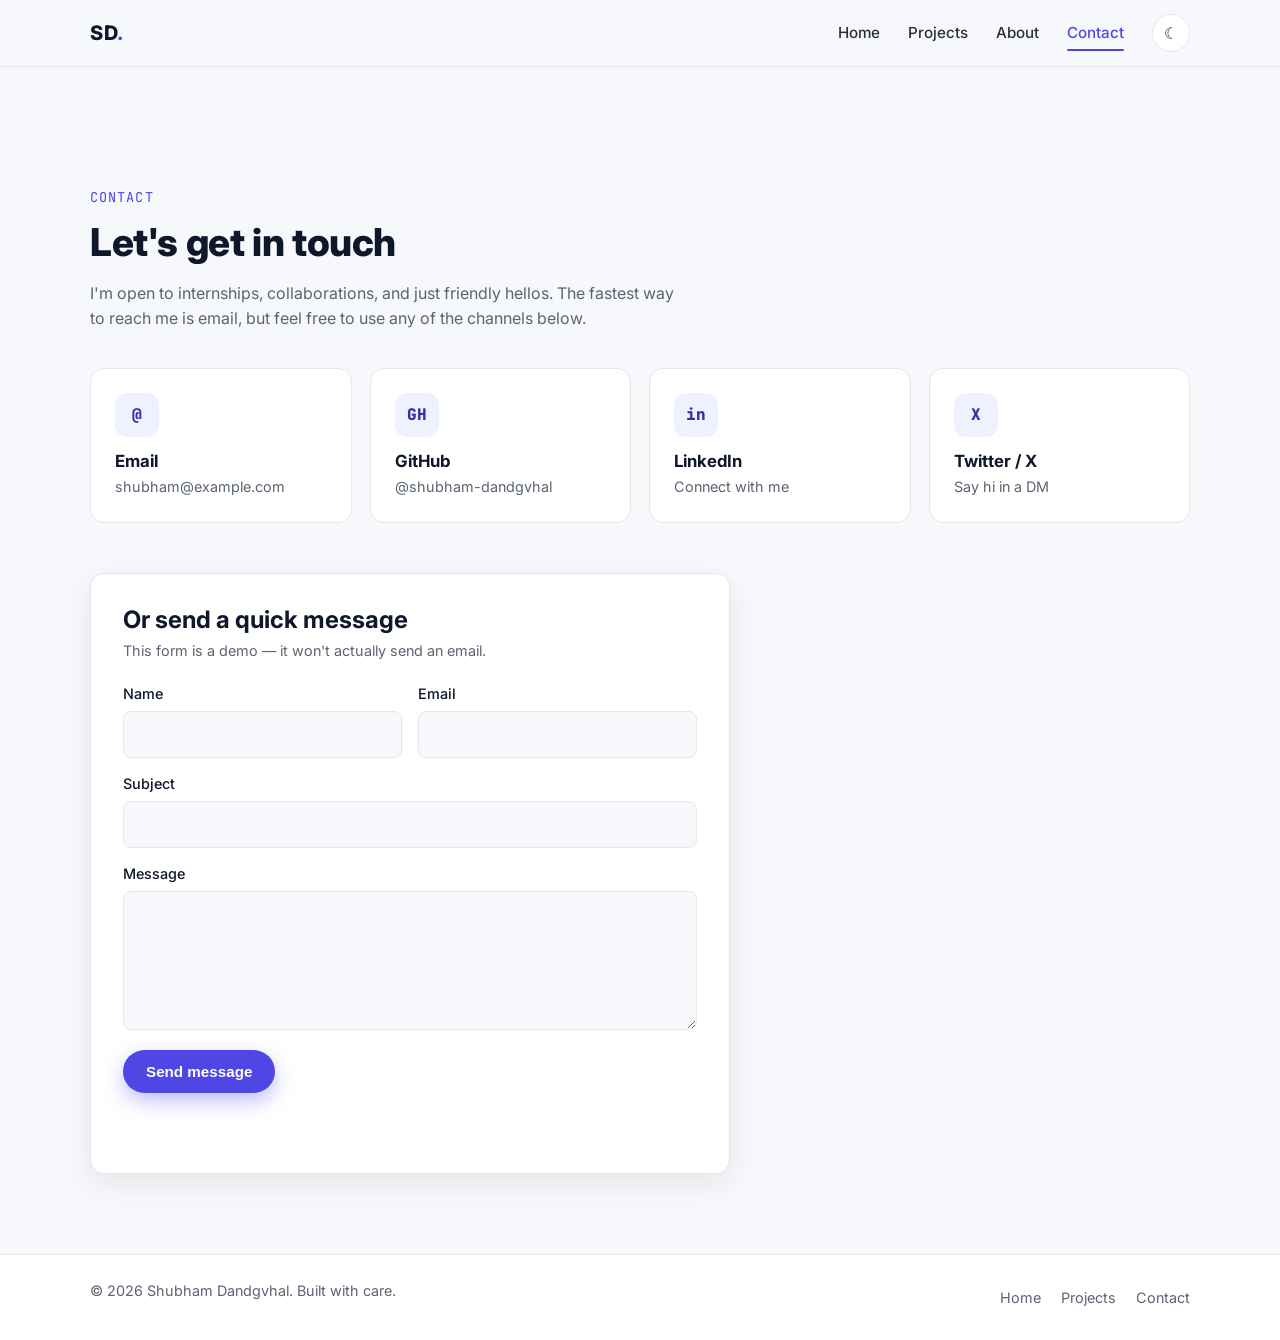
==== contact.html @ f5898e4b "Build personal portfolio site Static portfolio built with HTML, CSS, and vanilla JavaScript: - Home " ====
<!DOCTYPE html>
<html lang="en">
<head>
  <meta charset="UTF-8" />
  <meta name="viewport" content="width=device-width, initial-scale=1.0" />
  <title>Contact — Shubham Dandgvhal</title>
  <meta name="description" content="Get in touch with Shubham Dandgvhal." />
  <link rel="stylesheet" href="css/styles.css" />
  <link rel="preconnect" href="https://fonts.googleapis.com" />
  <link rel="preconnect" href="https://fonts.gstatic.com" crossorigin />
  <link href="https://fonts.googleapis.com/css2?family=Inter:wght@400;500;600;700;800&family=JetBrains+Mono:wght@400;500&display=swap" rel="stylesheet" />
</head>
<body>
  <header class="site-header">
    <div class="container nav">
      <a href="index.html" class="logo">SD<span class="dot">.</span></a>
      <button class="nav-toggle" aria-label="Toggle navigation" aria-expanded="false">
        <span></span><span></span><span></span>
      </button>
      <nav class="nav-links" aria-label="Primary">
        <a href="index.html">Home</a>
        <a href="index.html#projects">Projects</a>
        <a href="index.html#about">About</a>
        <a href="contact.html" class="active">Contact</a>
      </nav>
    </div>
  </header>

  <main>
    <section class="section page-top">
      <div class="container">
        <p class="section-eyebrow">Contact</p>
        <h1 class="section-title">Let's get in touch</h1>
        <p class="section-sub">
          I'm open to internships, collaborations, and just friendly hellos.
          The fastest way to reach me is email, but feel free to use any of
          the channels below.
        </p>

        <div class="contact-grid">
          <a class="contact-card" href="mailto:shubham@example.com">
            <div class="contact-icon" aria-hidden="true">@</div>
            <h3>Email</h3>
            <p>shubham@example.com</p>
          </a>

          <a class="contact-card" href="https://github.com/shubham-dandgvhal" target="_blank" rel="noopener noreferrer">
            <div class="contact-icon" aria-hidden="true">GH</div>
            <h3>GitHub</h3>
            <p>@shubham-dandgvhal</p>
          </a>

          <a class="contact-card" href="https://www.linkedin.com/" target="_blank" rel="noopener noreferrer">
            <div class="contact-icon" aria-hidden="true">in</div>
            <h3>LinkedIn</h3>
            <p>Connect with me</p>
          </a>

          <a class="contact-card" href="https://twitter.com/" target="_blank" rel="noopener noreferrer">
            <div class="contact-icon" aria-hidden="true">X</div>
            <h3>Twitter / X</h3>
            <p>Say hi in a DM</p>
          </a>
        </div>

        <div class="contact-form-wrap">
          <h2>Or send a quick message</h2>
          <p class="muted">This form is a demo — it won't actually send an email.</p>
          <form class="contact-form" onsubmit="handleContactSubmit(event)">
            <div class="form-row">
              <label for="name">Name
                <input type="text" id="name" name="name" required autocomplete="name" />
              </label>
              <label for="email">Email
                <input type="email" id="email" name="email" required autocomplete="email" />
              </label>
            </div>
            <label for="subject">Subject
              <input type="text" id="subject" name="subject" required />
            </label>
            <label for="message">Message
              <textarea id="message" name="message" rows="5" required></textarea>
            </label>
            <button type="submit" class="btn btn-primary">Send message</button>
            <p class="form-status" id="formStatus" role="status"></p>
          </form>
        </div>
      </div>
    </section>
  </main>

  <footer class="site-footer">
    <div class="container footer-inner">
      <p>&copy; <span id="year"></span> Shubham Dandgvhal. Built with care.</p>
      <ul class="footer-links">
        <li><a href="index.html">Home</a></li>
        <li><a href="index.html#projects">Projects</a></li>
        <li><a href="contact.html">Contact</a></li>
      </ul>
    </div>
  </footer>

  <script src="js/script.js"></script>
</body>
</html>
---- css/styles.css ----
/* =========================================================
   Portfolio — Shubham Dandgvhal
   A clean, responsive, accessible theme.
   ========================================================= */

/* ---------- Reset & base ---------- */
*, *::before, *::after { box-sizing: border-box; }
html { scroll-behavior: smooth; }
body {
  margin: 0;
  font-family: 'Inter', system-ui, -apple-system, Segoe UI, Roboto, sans-serif;
  color: var(--text);
  background: var(--bg);
  line-height: 1.6;
  -webkit-font-smoothing: antialiased;
  transition: background 0.25s ease, color 0.25s ease;
}
img { max-width: 100%; display: block; }
a { color: var(--accent); text-decoration: none; }
a:hover { text-decoration: underline; }
h1, h2, h3, h4 { line-height: 1.2; margin: 0 0 0.5em; color: var(--heading); }
p { margin: 0 0 1em; }
ul { margin: 0; padding: 0; list-style: none; }

/* ---------- Theme variables ---------- */
:root {
  --bg: #f7f8fb;
  --bg-alt: #ffffff;
  --surface: #ffffff;
  --text: #2a2f3a;
  --muted: #5b6472;
  --heading: #0f172a;
  --border: #e5e7eb;
  --accent: #4f46e5;
  --accent-soft: #eef2ff;
  --accent-strong: #3730a3;
  --shadow: 0 10px 30px rgba(15, 23, 42, 0.08);
  --radius: 14px;
  --radius-sm: 8px;
  --max-width: 1100px;
}
[data-theme="dark"] {
  --bg: #0b0f1a;
  --bg-alt: #111827;
  --surface: #161d2e;
  --text: #d7dce6;
  --muted: #9aa3b2;
  --heading: #f4f6fb;
  --border: #1f2a40;
  --accent: #8b8cff;
  --accent-soft: #1b2240;
  --accent-strong: #c4c5ff;
  --shadow: 0 10px 30px rgba(0, 0, 0, 0.45);
}

/* ---------- Layout ---------- */
.container {
  width: min(var(--max-width), 92%);
  margin-inline: auto;
}
.section { padding: 80px 0; }
.section-alt { background: var(--bg-alt); }
.page-top { padding-top: 120px; }

/* ---------- Header / Nav ---------- */
.site-header {
  position: sticky;
  top: 0;
  z-index: 50;
  background: color-mix(in srgb, var(--bg) 85%, transparent);
  backdrop-filter: blur(12px);
  -webkit-backdrop-filter: blur(12px);
  border-bottom: 1px solid var(--border);
}
.nav {
  display: flex;
  justify-content: space-between;
  align-items: center;
  padding: 14px 0;
  gap: 12px;
}
.logo {
  font-weight: 800;
  font-size: 1.25rem;
  color: var(--heading);
  letter-spacing: 0.5px;
}
.logo:hover { text-decoration: none; }
.logo .dot { color: var(--accent); }
.nav-links {
  display: flex;
  gap: 28px;
  align-items: center;
}
.nav-links a {
  color: var(--text);
  font-weight: 500;
  font-size: 0.95rem;
  position: relative;
}
.nav-links a:hover { color: var(--accent); text-decoration: none; }
.nav-links a.active { color: var(--accent); }
.nav-links a.active::after {
  content: '';
  position: absolute;
  left: 0; right: 0; bottom: -6px;
  height: 2px; background: var(--accent);
  border-radius: 2px;
}
.theme-toggle {
  background: var(--surface);
  border: 1px solid var(--border);
  color: var(--text);
  width: 38px; height: 38px;
  border-radius: 50%;
  cursor: pointer;
  font-size: 1rem;
  display: inline-flex;
  align-items: center;
  justify-content: center;
  transition: transform 0.2s ease, background 0.2s ease;
}
.theme-toggle:hover { transform: rotate(15deg); background: var(--accent-soft); }

.nav-toggle {
  display: none;
  background: transparent;
  border: 0;
  width: 40px; height: 40px;
  cursor: pointer;
  padding: 8px;
}
.nav-toggle span {
  display: block;
  height: 2px;
  background: var(--heading);
  margin: 5px 0;
  border-radius: 2px;
  transition: transform 0.2s ease, opacity 0.2s ease;
}
.nav-toggle[aria-expanded="true"] span:nth-child(1) { transform: translateY(7px) rotate(45deg); }
.nav-toggle[aria-expanded="true"] span:nth-child(2) { opacity: 0; }
.nav-toggle[aria-expanded="true"] span:nth-child(3) { transform: translateY(-7px) rotate(-45deg); }

/* ---------- Buttons ---------- */
.btn {
  display: inline-block;
  padding: 12px 22px;
  border-radius: 999px;
  font-weight: 600;
  font-size: 0.95rem;
  cursor: pointer;
  border: 1px solid transparent;
  transition: transform 0.15s ease, background 0.2s ease, box-shadow 0.2s ease, color 0.2s ease;
}
.btn:hover { text-decoration: none; transform: translateY(-1px); }
.btn-primary {
  background: var(--accent);
  color: #fff;
  box-shadow: 0 8px 20px rgba(79, 70, 229, 0.35);
}
.btn-primary:hover { background: var(--accent-strong); color: #fff; }
.btn-ghost {
  background: transparent;
  color: var(--heading);
  border-color: var(--border);
}
.btn-ghost:hover { background: var(--accent-soft); color: var(--accent-strong); }

/* ---------- Hero ---------- */
.hero { padding: 100px 0 60px; position: relative; overflow: hidden; }
.hero::before {
  content: '';
  position: absolute;
  inset: -50% 40% auto auto;
  width: 500px; height: 500px;
  background: radial-gradient(circle, var(--accent-soft), transparent 60%);
  filter: blur(40px);
  z-index: 0;
}
.hero-grid {
  display: grid;
  grid-template-columns: 1.3fr 1fr;
  gap: 60px;
  align-items: center;
  position: relative;
  z-index: 1;
}
.eyebrow {
  color: var(--accent);
  font-family: 'JetBrains Mono', monospace;
  font-size: 0.9rem;
  margin-bottom: 12px;
}
.hero h1 {
  font-size: clamp(2.4rem, 5vw, 4rem);
  font-weight: 800;
  margin-bottom: 6px;
  letter-spacing: -0.02em;
}
.tagline {
  font-size: clamp(1.4rem, 3vw, 2rem);
  color: var(--muted);
  font-weight: 600;
  margin-bottom: 20px;
}
.lead {
  font-size: 1.05rem;
  max-width: 52ch;
  color: var(--muted);
  margin-bottom: 28px;
}
.hero-cta {
  display: flex;
  gap: 14px;
  flex-wrap: wrap;
}

.hero-visual {
  position: relative;
  display: flex;
  align-items: center;
  justify-content: center;
  min-height: 320px;
}
.avatar {
  width: 260px;
  height: 260px;
  border-radius: 50%;
  background: linear-gradient(135deg, var(--accent), #8b5cf6 50%, #ec4899);
  display: flex;
  align-items: center;
  justify-content: center;
  color: #fff;
  font-size: 4rem;
  font-weight: 800;
  letter-spacing: 0.1em;
  box-shadow: var(--shadow);
  position: relative;
  animation: floaty 6s ease-in-out infinite;
}
@keyframes floaty {
  0%, 100% { transform: translateY(0); }
  50% { transform: translateY(-10px); }
}
.floating-tag {
  position: absolute;
  background: var(--surface);
  border: 1px solid var(--border);
  color: var(--heading);
  padding: 8px 14px;
  border-radius: 999px;
  font-family: 'JetBrains Mono', monospace;
  font-size: 0.85rem;
  font-weight: 500;
  box-shadow: var(--shadow);
  animation: floaty 5s ease-in-out infinite;
}
.tag-1 { top: 10%; left: 0; animation-delay: 0s; }
.tag-2 { top: 20%; right: 0; animation-delay: 1.2s; }
.tag-3 { bottom: 20%; left: 8%; animation-delay: 0.6s; }
.tag-4 { bottom: 8%; right: 6%; animation-delay: 1.8s; }

/* ---------- Section titles ---------- */
.section-eyebrow {
  color: var(--accent);
  font-family: 'JetBrains Mono', monospace;
  font-size: 0.85rem;
  margin-bottom: 10px;
  text-transform: uppercase;
  letter-spacing: 0.08em;
}
.section-title {
  font-size: clamp(1.8rem, 3vw, 2.4rem);
  font-weight: 800;
  margin-bottom: 16px;
  letter-spacing: -0.01em;
}
.section-sub {
  max-width: 60ch;
  color: var(--muted);
  margin-bottom: 36px;
}

/* ---------- About ---------- */
.about-grid {
  display: grid;
  grid-template-columns: 1.2fr 1fr;
  gap: 50px;
  align-items: start;
}
.about-grid p { color: var(--muted); }
.skills {
  background: var(--surface);
  padding: 28px;
  border-radius: var(--radius);
  border: 1px solid var(--border);
  box-shadow: var(--shadow);
}
.skills h3 { font-size: 1.1rem; margin-bottom: 16px; }
.skill-list {
  display: grid;
  grid-template-columns: 1fr 1fr;
  gap: 10px 20px;
  font-family: 'JetBrains Mono', monospace;
  font-size: 0.9rem;
  color: var(--muted);
}
.skill-list li::before {
  content: '▹ ';
  color: var(--accent);
  margin-right: 6px;
}

/* ---------- Project filter ---------- */
.filter-bar {
  display: flex;
  gap: 10px;
  flex-wrap: wrap;
  margin-bottom: 24px;
}
.filter-btn {
  background: var(--surface);
  border: 1px solid var(--border);
  color: var(--text);
  padding: 8px 16px;
  border-radius: 999px;
  cursor: pointer;
  font-family: inherit;
  font-size: 0.9rem;
  transition: all 0.2s ease;
}
.filter-btn:hover { border-color: var(--accent); color: var(--accent); }
.filter-btn.active {
  background: var(--accent);
  color: #fff;
  border-color: var(--accent);
}

/* ---------- Projects ---------- */
.project-grid {
  display: grid;
  grid-template-columns: repeat(auto-fit, minmax(280px, 1fr));
  gap: 24px;
}
.project-card {
  background: var(--surface);
  border: 1px solid var(--border);
  border-radius: var(--radius);
  overflow: hidden;
  display: flex;
  flex-direction: column;
  transition: transform 0.25s ease, box-shadow 0.25s ease, border-color 0.25s ease;
}
.project-card.hidden { display: none; }
.project-card:hover {
  transform: translateY(-6px);
  box-shadow: var(--shadow);
  border-color: color-mix(in srgb, var(--accent) 40%, var(--border));
}
.project-thumb {
  height: 170px;
  display: flex;
  align-items: center;
  justify-content: center;
  color: #fff;
  font-family: 'JetBrains Mono', monospace;
  font-size: 3rem;
  font-weight: 700;
  letter-spacing: 0.05em;
  position: relative;
  overflow: hidden;
}
.project-thumb::after {
  content: '';
  position: absolute;
  inset: 0;
  background: linear-gradient(135deg, rgba(255,255,255,0.15), transparent 60%);
}
.project-thumb span { position: relative; z-index: 1; }
.thumb-1 { background: linear-gradient(135deg, #4f46e5, #7c3aed); }
.thumb-2 { background: linear-gradient(135deg, #ec4899, #f97316); }
.thumb-3 { background: linear-gradient(135deg, #0ea5e9, #14b8a6); }
.thumb-4 { background: linear-gradient(135deg, #22c55e, #06b6d4); }
.project-body { padding: 22px; display: flex; flex-direction: column; flex: 1; }
.project-body h3 { font-size: 1.2rem; margin-bottom: 8px; }
.project-body p { color: var(--muted); font-size: 0.95rem; }
.tech-list {
  display: flex;
  flex-wrap: wrap;
  gap: 8px;
  margin: 8px 0 16px;
  font-family: 'JetBrains Mono', monospace;
  font-size: 0.78rem;
  color: var(--muted);
}
.tech-list li {
  background: var(--accent-soft);
  color: var(--accent-strong);
  padding: 3px 10px;
  border-radius: 999px;
}
.card-link {
  margin-top: auto;
  font-weight: 600;
  font-size: 0.95rem;
  color: var(--accent);
}
.card-link:hover { text-decoration: none; color: var(--accent-strong); }

/* ---------- CTA band ---------- */
.cta-band {
  background: linear-gradient(135deg, var(--accent), #8b5cf6);
  color: #fff;
  padding: 60px 0;
  margin-top: 40px;
}
.cta-band h2 { color: #fff; margin-bottom: 6px; }
.cta-band p { color: rgba(255,255,255,0.9); margin: 0; }
.cta-inner {
  display: flex;
  justify-content: space-between;
  align-items: center;
  gap: 24px;
  flex-wrap: wrap;
}
.cta-band .btn-primary {
  background: #fff;
  color: var(--accent-strong);
  box-shadow: 0 8px 20px rgba(0,0,0,0.18);
}
.cta-band .btn-primary:hover { background: #f5f3ff; color: var(--accent-strong); }

/* ---------- Footer ---------- */
.site-footer {
  border-top: 1px solid var(--border);
  padding: 24px 0;
  background: var(--bg-alt);
}
.footer-inner {
  display: flex;
  justify-content: space-between;
  align-items: center;
  gap: 12px;
  flex-wrap: wrap;
  font-size: 0.9rem;
  color: var(--muted);
}
.footer-links { display: flex; gap: 20px; }
.footer-links a { color: var(--muted); }
.footer-links a:hover { color: var(--accent); }

/* ---------- Contact page ---------- */
.contact-grid {
  display: grid;
  grid-template-columns: repeat(auto-fit, minmax(200px, 1fr));
  gap: 18px;
  margin: 30px 0 50px;
}
.contact-card {
  background: var(--surface);
  border: 1px solid var(--border);
  border-radius: var(--radius);
  padding: 24px;
  color: var(--text);
  transition: transform 0.2s ease, border-color 0.2s ease, box-shadow 0.2s ease;
  display: block;
}
.contact-card:hover {
  transform: translateY(-4px);
  text-decoration: none;
  border-color: var(--accent);
  box-shadow: var(--shadow);
}
.contact-card h3 { font-size: 1.05rem; margin-bottom: 4px; }
.contact-card p { color: var(--muted); font-size: 0.9rem; margin: 0; }
.contact-icon {
  width: 44px; height: 44px;
  border-radius: 12px;
  background: var(--accent-soft);
  color: var(--accent-strong);
  font-weight: 800;
  font-family: 'JetBrains Mono', monospace;
  display: inline-flex;
  align-items: center;
  justify-content: center;
  margin-bottom: 14px;
}

.contact-form-wrap {
  background: var(--surface);
  border: 1px solid var(--border);
  border-radius: var(--radius);
  padding: 32px;
  max-width: 640px;
  box-shadow: var(--shadow);
}
.contact-form-wrap h2 { margin-bottom: 4px; }
.contact-form-wrap .muted { color: var(--muted); font-size: 0.9rem; margin-bottom: 20px; }
.contact-form label {
  display: block;
  font-size: 0.9rem;
  font-weight: 500;
  color: var(--heading);
  margin-bottom: 14px;
}
.contact-form input,
.contact-form textarea {
  width: 100%;
  margin-top: 6px;
  padding: 11px 14px;
  background: var(--bg);
  border: 1px solid var(--border);
  border-radius: var(--radius-sm);
  font: inherit;
  color: var(--text);
  transition: border-color 0.15s ease, box-shadow 0.15s ease;
}
.contact-form input:focus,
.contact-form textarea:focus {
  outline: none;
  border-color: var(--accent);
  box-shadow: 0 0 0 3px var(--accent-soft);
}
.contact-form textarea { resize: vertical; min-height: 120px; }
.form-row { display: grid; grid-template-columns: 1fr 1fr; gap: 16px; }
.form-status {
  margin-top: 14px;
  font-size: 0.95rem;
  color: #16a34a;
  min-height: 1.2em;
}
.form-status.error { color: #dc2626; }

/* ---------- Project detail ---------- */
.project-hero {
  padding: 120px 0 40px;
}
.breadcrumb {
  font-size: 0.9rem;
  color: var(--muted);
  margin-bottom: 12px;
  font-family: 'JetBrains Mono', monospace;
}
.breadcrumb a { color: var(--muted); }
.breadcrumb a:hover { color: var(--accent); text-decoration: none; }
.project-hero h1 {
  font-size: clamp(2rem, 4vw, 3rem);
  letter-spacing: -0.01em;
  margin-bottom: 10px;
}
.project-hero .summary {
  font-size: 1.1rem;
  color: var(--muted);
  max-width: 60ch;
  margin-bottom: 24px;
}
.project-meta {
  display: flex;
  flex-wrap: wrap;
  gap: 28px;
  padding: 20px 0;
  border-top: 1px solid var(--border);
  border-bottom: 1px solid var(--border);
  margin-bottom: 40px;
  font-size: 0.9rem;
}
.project-meta strong {
  display: block;
  color: var(--muted);
  font-weight: 500;
  font-size: 0.8rem;
  text-transform: uppercase;
  letter-spacing: 0.06em;
  margin-bottom: 4px;
}
.project-content {
  display: grid;
  grid-template-columns: 2fr 1fr;
  gap: 50px;
  padding-bottom: 80px;
}
.project-content h2 {
  font-size: 1.4rem;
  margin-top: 28px;
}
.project-content h2:first-child { margin-top: 0; }
.project-content p, .project-content li { color: var(--muted); }
.project-content ul {
  list-style: disc;
  padding-left: 20px;
}
.project-content li { margin-bottom: 6px; }
.project-sidebar {
  background: var(--surface);
  border: 1px solid var(--border);
  border-radius: var(--radius);
  padding: 24px;
  box-shadow: var(--shadow);
  height: fit-content;
  position: sticky;
  top: 90px;
}
.project-sidebar h3 { font-size: 1rem; margin-bottom: 12px; }
.project-sidebar .tech-list { margin-bottom: 20px; font-size: 0.85rem; }
.project-nav {
  display: flex;
  justify-content: space-between;
  gap: 12px;
  padding: 24px 0;
  border-top: 1px solid var(--border);
  font-size: 0.95rem;
}
.project-nav a { color: var(--muted); font-weight: 500; }
.project-nav a:hover { color: var(--accent); text-decoration: none; }

/* ---------- Responsive ---------- */
@media (max-width: 820px) {
  .hero { padding: 70px 0 40px; }
  .hero-grid { grid-template-columns: 1fr; gap: 40px; }
  .hero-visual { order: -1; min-height: 280px; }
  .avatar { width: 200px; height: 200px; font-size: 3rem; }
  .about-grid, .project-content { grid-template-columns: 1fr; gap: 30px; }
  .project-sidebar { position: static; }
  .form-row { grid-template-columns: 1fr; }
  .section { padding: 60px 0; }

  .nav-toggle { display: inline-block; }
  .nav-links {
    position: absolute;
    top: 100%;
    left: 0; right: 0;
    background: var(--surface);
    border-bottom: 1px solid var(--border);
    flex-direction: column;
    gap: 0;
    padding: 10px 0;
    max-height: 0;
    overflow: hidden;
    transition: max-height 0.25s ease;
  }
  .nav-links.open { max-height: 400px; }
  .nav-links a {
    padding: 12px 6%;
    width: 100%;
  }
  .nav-links a.active::after { display: none; }
  .footer-inner { text-align: center; }
}

/* ---------- Reduced motion ---------- */
@media (prefers-reduced-motion: reduce) {
  *, *::before, *::after {
    animation-duration: 0.01ms !important;
    transition-duration: 0.01ms !important;
    scroll-behavior: auto !important;
  }
}
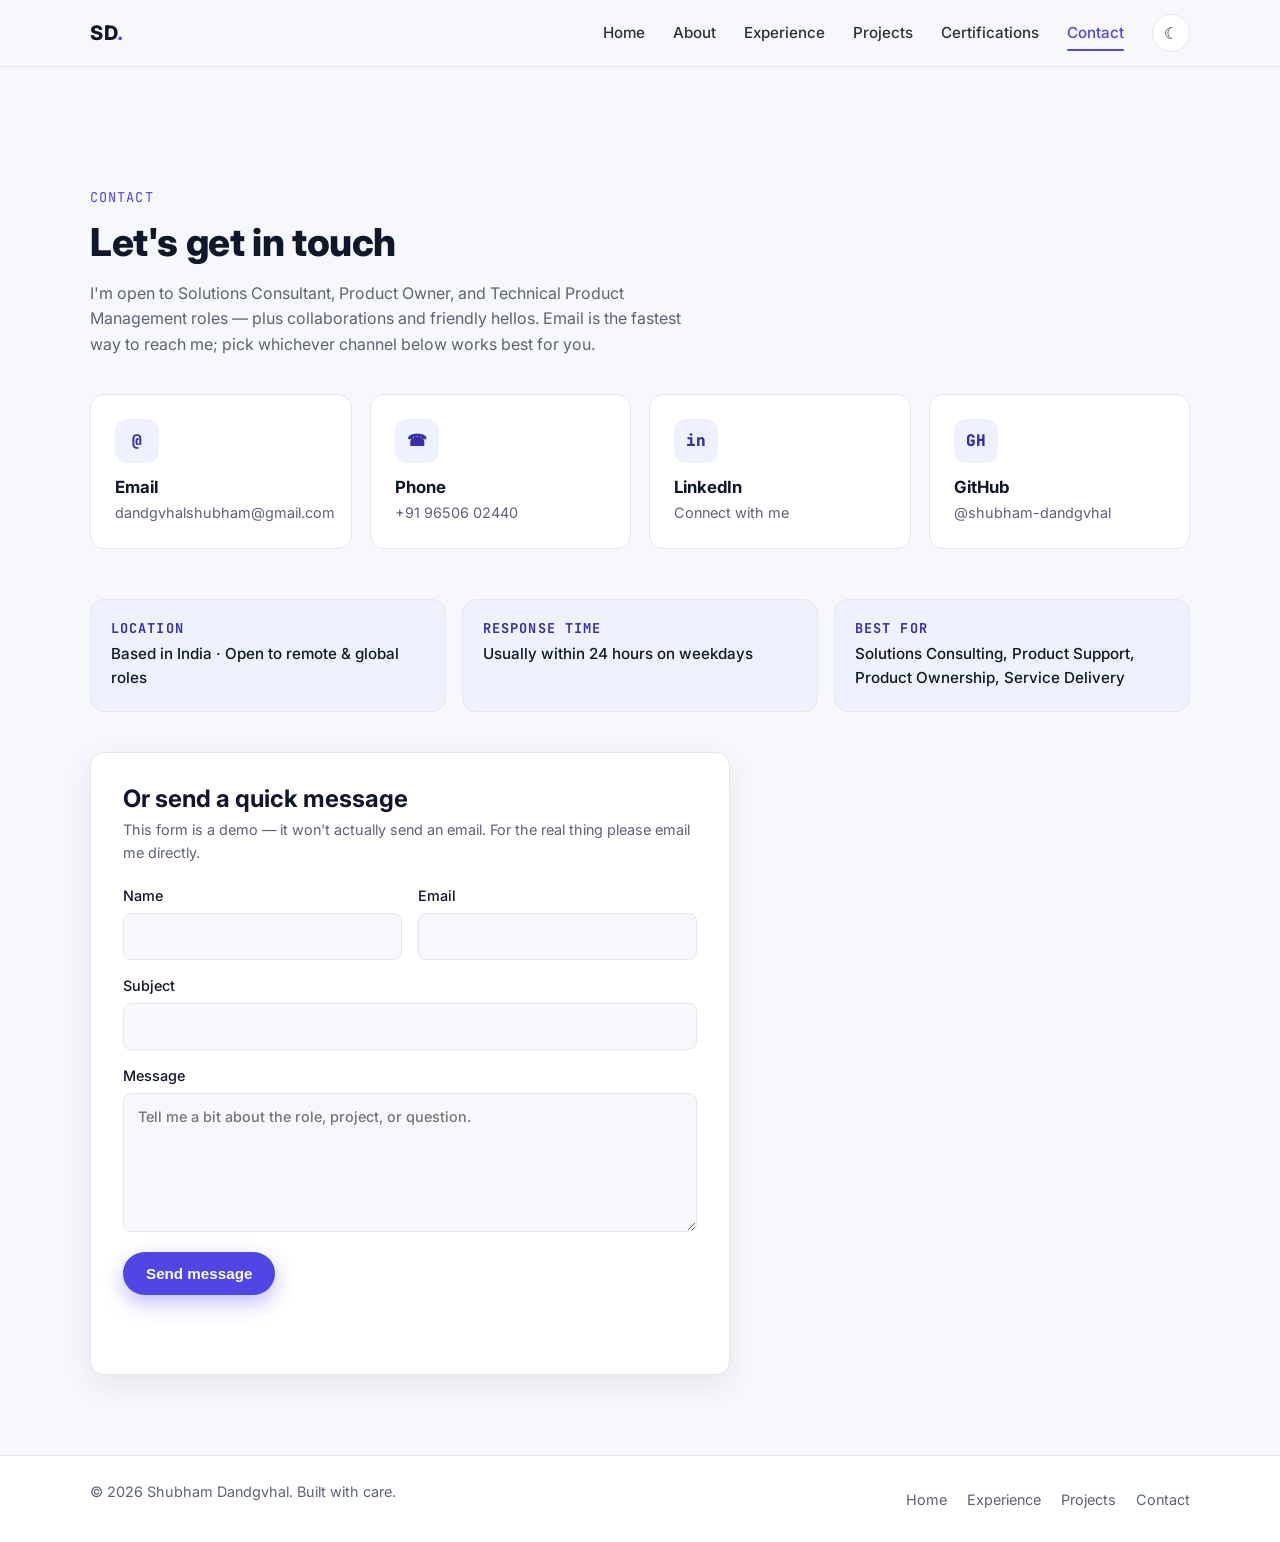
==== commit d2524ac7: "Personalize portfolio with real bio, experience, and case studies - Replace placeholder copy with Sh" ====
--- a/contact.html
+++ b/contact.html
@@ -4,7 +4,7 @@
   <meta charset="UTF-8" />
   <meta name="viewport" content="width=device-width, initial-scale=1.0" />
   <title>Contact — Shubham Dandgvhal</title>
-  <meta name="description" content="Get in touch with Shubham Dandgvhal." />
+  <meta name="description" content="Get in touch with Shubham Dandgvhal — Solutions Consultant & Product Support Tech Advisor." />
   <link rel="stylesheet" href="css/styles.css" />
   <link rel="preconnect" href="https://fonts.googleapis.com" />
   <link rel="preconnect" href="https://fonts.gstatic.com" crossorigin />
@@ -19,8 +19,10 @@
       </button>
       <nav class="nav-links" aria-label="Primary">
         <a href="index.html">Home</a>
+        <a href="index.html#about">About</a>
+        <a href="index.html#experience">Experience</a>
         <a href="index.html#projects">Projects</a>
-        <a href="index.html#about">About</a>
+        <a href="index.html#certifications">Certifications</a>
         <a href="contact.html" class="active">Contact</a>
       </nav>
     </div>
@@ -32,16 +34,29 @@
         <p class="section-eyebrow">Contact</p>
         <h1 class="section-title">Let's get in touch</h1>
         <p class="section-sub">
-          I'm open to internships, collaborations, and just friendly hellos.
-          The fastest way to reach me is email, but feel free to use any of
-          the channels below.
+          I'm open to Solutions Consultant, Product Owner, and Technical
+          Product Management roles — plus collaborations and friendly hellos.
+          Email is the fastest way to reach me; pick whichever channel below
+          works best for you.
         </p>
 
         <div class="contact-grid">
-          <a class="contact-card" href="mailto:shubham@example.com">
+          <a class="contact-card" href="mailto:dandgvhalshubham@gmail.com">
             <div class="contact-icon" aria-hidden="true">@</div>
             <h3>Email</h3>
-            <p>shubham@example.com</p>
+            <p>dandgvhalshubham@gmail.com</p>
+          </a>
+
+          <a class="contact-card" href="tel:+919650602440">
+            <div class="contact-icon" aria-hidden="true">☎</div>
+            <h3>Phone</h3>
+            <p>+91 96506 02440</p>
+          </a>
+
+          <a class="contact-card" href="https://www.linkedin.com/in/shubham-dandgvhal/" target="_blank" rel="noopener noreferrer">
+            <div class="contact-icon" aria-hidden="true">in</div>
+            <h3>LinkedIn</h3>
+            <p>Connect with me</p>
           </a>
 
           <a class="contact-card" href="https://github.com/shubham-dandgvhal" target="_blank" rel="noopener noreferrer">
@@ -49,23 +64,26 @@
             <h3>GitHub</h3>
             <p>@shubham-dandgvhal</p>
           </a>
+        </div>
 
-          <a class="contact-card" href="https://www.linkedin.com/" target="_blank" rel="noopener noreferrer">
-            <div class="contact-icon" aria-hidden="true">in</div>
-            <h3>LinkedIn</h3>
-            <p>Connect with me</p>
-          </a>
-
-          <a class="contact-card" href="https://twitter.com/" target="_blank" rel="noopener noreferrer">
-            <div class="contact-icon" aria-hidden="true">X</div>
-            <h3>Twitter / X</h3>
-            <p>Say hi in a DM</p>
-          </a>
+        <div class="contact-extras">
+          <div class="extras-card">
+            <h3>Location</h3>
+            <p>Based in India · Open to remote &amp; global roles</p>
+          </div>
+          <div class="extras-card">
+            <h3>Response time</h3>
+            <p>Usually within 24 hours on weekdays</p>
+          </div>
+          <div class="extras-card">
+            <h3>Best for</h3>
+            <p>Solutions Consulting, Product Support, Product Ownership, Service Delivery</p>
+          </div>
         </div>
 
         <div class="contact-form-wrap">
           <h2>Or send a quick message</h2>
-          <p class="muted">This form is a demo — it won't actually send an email.</p>
+          <p class="muted">This form is a demo — it won't actually send an email. For the real thing please email me directly.</p>
           <form class="contact-form" onsubmit="handleContactSubmit(event)">
             <div class="form-row">
               <label for="name">Name
@@ -79,7 +97,7 @@
               <input type="text" id="subject" name="subject" required />
             </label>
             <label for="message">Message
-              <textarea id="message" name="message" rows="5" required></textarea>
+              <textarea id="message" name="message" rows="5" required placeholder="Tell me a bit about the role, project, or question."></textarea>
             </label>
             <button type="submit" class="btn btn-primary">Send message</button>
             <p class="form-status" id="formStatus" role="status"></p>
@@ -94,6 +112,7 @@
       <p>&copy; <span id="year"></span> Shubham Dandgvhal. Built with care.</p>
       <ul class="footer-links">
         <li><a href="index.html">Home</a></li>
+        <li><a href="index.html#experience">Experience</a></li>
         <li><a href="index.html#projects">Projects</a></li>
         <li><a href="contact.html">Contact</a></li>
       </ul>
--- a/css/styles.css
+++ b/css/styles.css
@@ -224,8 +224,8 @@
   min-height: 320px;
 }
 .avatar {
-  width: 260px;
-  height: 260px;
+  width: 280px;
+  height: 280px;
   border-radius: 50%;
   background: linear-gradient(135deg, var(--accent), #8b5cf6 50%, #ec4899);
   display: flex;
@@ -238,6 +238,25 @@
   box-shadow: var(--shadow);
   position: relative;
   animation: floaty 6s ease-in-out infinite;
+  overflow: hidden;
+  border: 6px solid var(--surface);
+}
+.avatar img {
+  width: 100%;
+  height: 100%;
+  object-fit: cover;
+  display: block;
+}
+.avatar .avatar-initials { display: none; }
+.avatar.avatar-fallback {
+  background: linear-gradient(135deg, var(--accent), #8b5cf6 50%, #ec4899);
+}
+.avatar.avatar-fallback .avatar-initials {
+  position: absolute;
+  inset: 0;
+  display: flex;
+  align-items: center;
+  justify-content: center;
 }
 @keyframes floaty {
   0%, 100% { transform: translateY(0); }
@@ -648,6 +667,194 @@
   .footer-inner { text-align: center; }
 }
 
+/* ---------- Hero stats ---------- */
+.hero-stats {
+  display: grid;
+  grid-template-columns: repeat(4, 1fr);
+  gap: 18px;
+  margin-top: 36px;
+  padding-top: 28px;
+  border-top: 1px solid var(--border);
+}
+.hero-stats li {
+  display: flex;
+  flex-direction: column;
+  gap: 2px;
+}
+.hero-stats strong {
+  font-size: 1.6rem;
+  font-weight: 800;
+  color: var(--heading);
+  letter-spacing: -0.02em;
+  line-height: 1.1;
+}
+.hero-stats span {
+  font-size: 0.8rem;
+  color: var(--muted);
+  font-family: 'JetBrains Mono', monospace;
+}
+
+/* ---------- Experience timeline ---------- */
+.timeline {
+  position: relative;
+  padding: 10px 0 0 0;
+  margin: 0;
+  list-style: none;
+}
+.timeline::before {
+  content: '';
+  position: absolute;
+  top: 0;
+  bottom: 0;
+  left: 11px;
+  width: 2px;
+  background: var(--border);
+}
+.timeline-item {
+  position: relative;
+  padding: 0 0 28px 44px;
+}
+.timeline-item:last-child { padding-bottom: 0; }
+.timeline-dot {
+  position: absolute;
+  top: 6px;
+  left: 4px;
+  width: 16px;
+  height: 16px;
+  background: var(--accent);
+  border: 3px solid var(--bg-alt);
+  border-radius: 50%;
+  box-shadow: 0 0 0 4px var(--accent-soft);
+}
+.timeline-content {
+  background: var(--surface);
+  border: 1px solid var(--border);
+  border-radius: var(--radius);
+  padding: 22px 24px;
+  box-shadow: var(--shadow);
+  transition: transform 0.2s ease, border-color 0.2s ease;
+}
+.timeline-content:hover {
+  transform: translateY(-2px);
+  border-color: color-mix(in srgb, var(--accent) 40%, var(--border));
+}
+.timeline-head {
+  display: flex;
+  justify-content: space-between;
+  gap: 12px;
+  flex-wrap: wrap;
+  align-items: baseline;
+  margin-bottom: 2px;
+}
+.timeline-head h3 {
+  font-size: 1.1rem;
+  margin: 0;
+}
+.timeline-date {
+  font-family: 'JetBrains Mono', monospace;
+  font-size: 0.8rem;
+  color: var(--muted);
+}
+.timeline-org {
+  color: var(--accent);
+  font-weight: 500;
+  font-size: 0.95rem;
+  margin: 0 0 10px;
+}
+.timeline-content ul {
+  list-style: disc;
+  padding-left: 20px;
+  color: var(--muted);
+  font-size: 0.95rem;
+}
+.timeline-content li { margin-bottom: 6px; }
+
+/* ---------- Credentials grid ---------- */
+.cred-grid {
+  display: grid;
+  grid-template-columns: repeat(auto-fit, minmax(260px, 1fr));
+  gap: 20px;
+  margin-top: 12px;
+}
+.cred-card {
+  background: var(--surface);
+  border: 1px solid var(--border);
+  border-radius: var(--radius);
+  padding: 24px;
+  box-shadow: var(--shadow);
+}
+.cred-card h3 {
+  font-size: 1rem;
+  margin-bottom: 14px;
+  padding-bottom: 10px;
+  border-bottom: 1px solid var(--border);
+  color: var(--accent);
+  font-family: 'JetBrains Mono', monospace;
+  text-transform: uppercase;
+  letter-spacing: 0.08em;
+}
+.cred-list li {
+  padding: 10px 0;
+  border-bottom: 1px dashed var(--border);
+  font-size: 0.95rem;
+}
+.cred-list li:last-child { border-bottom: 0; }
+.cred-list strong {
+  display: block;
+  color: var(--heading);
+  font-weight: 600;
+}
+.cred-list span {
+  display: block;
+  color: var(--muted);
+  font-size: 0.88rem;
+  margin-top: 2px;
+}
+.cred-list em {
+  display: block;
+  color: var(--muted);
+  font-size: 0.8rem;
+  font-style: normal;
+  font-family: 'JetBrains Mono', monospace;
+  margin-top: 2px;
+}
+
+/* ---------- Contact extras ---------- */
+.contact-extras {
+  display: grid;
+  grid-template-columns: repeat(auto-fit, minmax(220px, 1fr));
+  gap: 16px;
+  margin-bottom: 40px;
+}
+.extras-card {
+  background: var(--accent-soft);
+  border: 1px solid var(--border);
+  border-radius: var(--radius);
+  padding: 20px;
+}
+.extras-card h3 {
+  font-size: 0.85rem;
+  text-transform: uppercase;
+  letter-spacing: 0.08em;
+  color: var(--accent-strong);
+  font-family: 'JetBrains Mono', monospace;
+  margin-bottom: 6px;
+}
+.extras-card p {
+  color: var(--heading);
+  margin: 0;
+  font-size: 0.95rem;
+  font-weight: 500;
+}
+
+/* ---------- Responsive: stats + timeline ---------- */
+@media (max-width: 820px) {
+  .hero-stats { grid-template-columns: repeat(2, 1fr); }
+  .timeline::before { left: 9px; }
+  .timeline-item { padding-left: 36px; }
+  .timeline-dot { left: 2px; width: 14px; height: 14px; }
+}
+
 /* ---------- Reduced motion ---------- */
 @media (prefers-reduced-motion: reduce) {
   *, *::before, *::after {
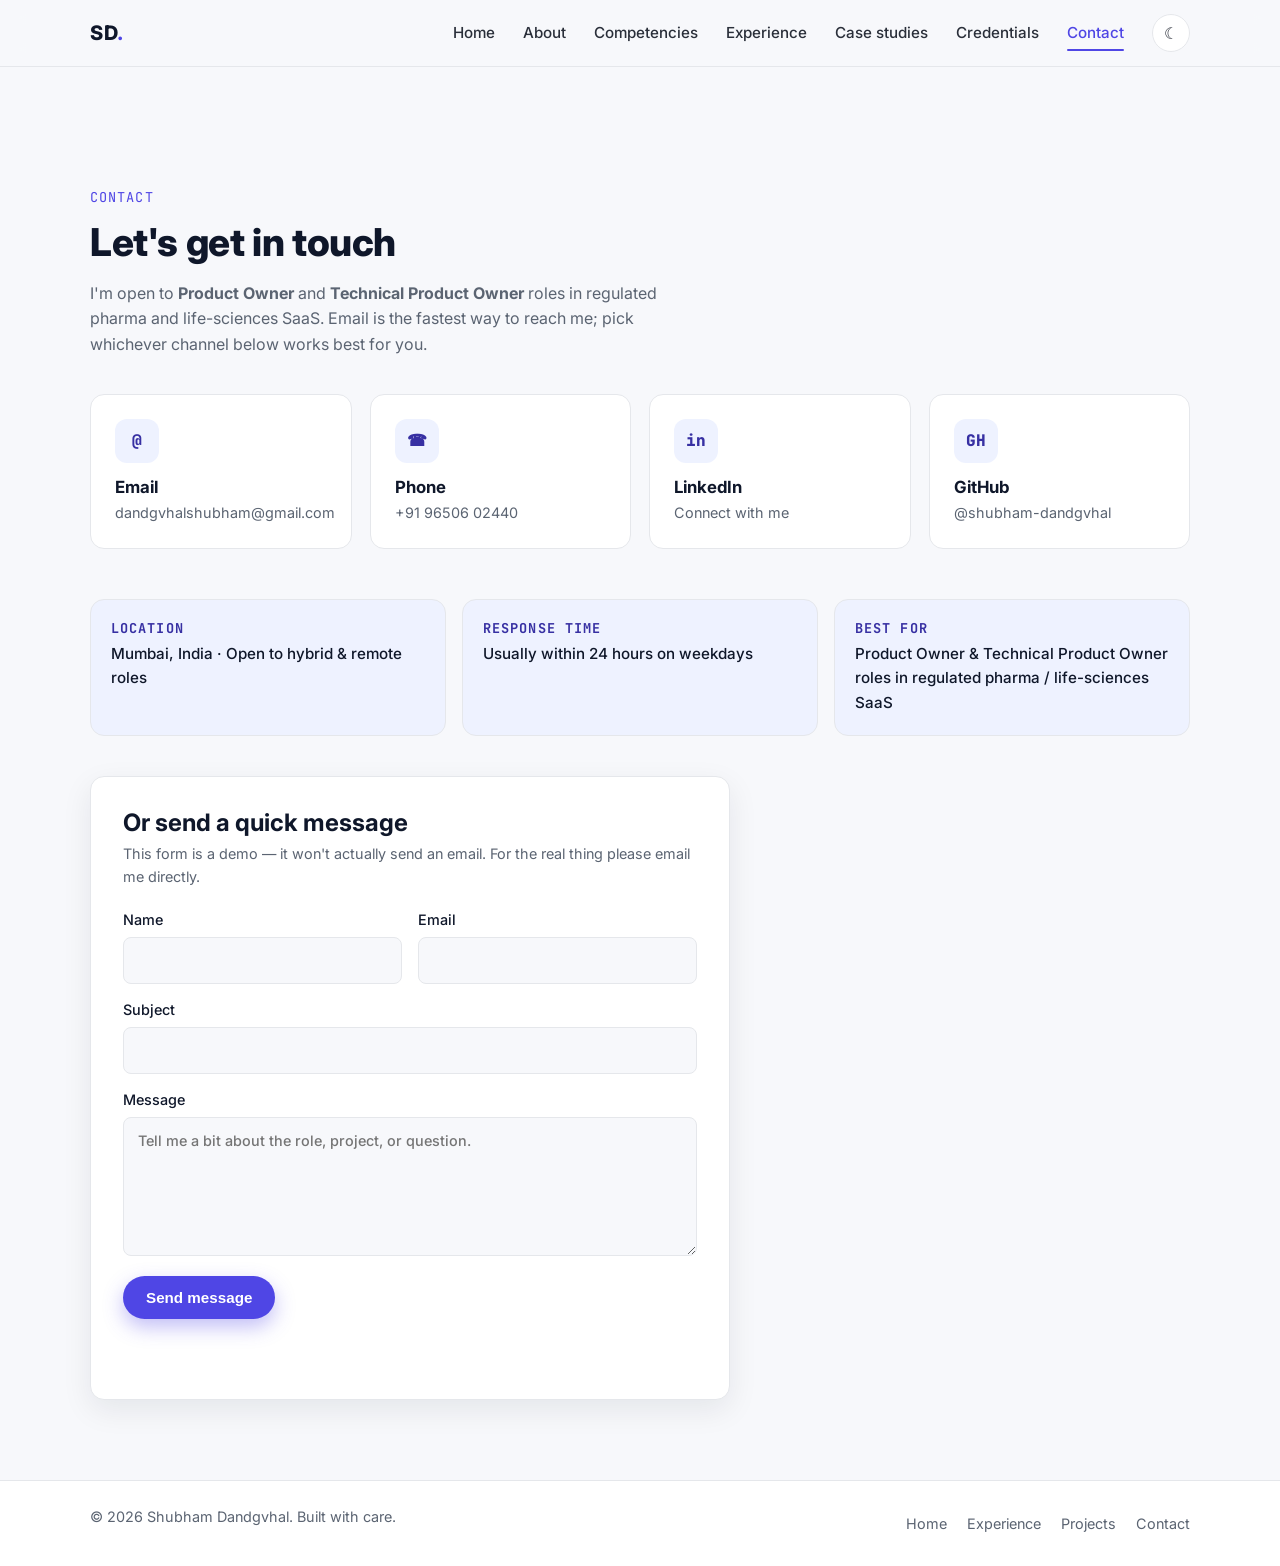
==== commit f41fcdfd: "Rebuild portfolio from resume: Product Owner / Technical PO positioning Rewrite the site to match th" ====
--- a/contact.html
+++ b/contact.html
@@ -20,9 +20,10 @@
       <nav class="nav-links" aria-label="Primary">
         <a href="index.html">Home</a>
         <a href="index.html#about">About</a>
+        <a href="index.html#competencies">Competencies</a>
         <a href="index.html#experience">Experience</a>
-        <a href="index.html#projects">Projects</a>
-        <a href="index.html#certifications">Certifications</a>
+        <a href="index.html#projects">Case studies</a>
+        <a href="index.html#credentials">Credentials</a>
         <a href="contact.html" class="active">Contact</a>
       </nav>
     </div>
@@ -34,10 +35,10 @@
         <p class="section-eyebrow">Contact</p>
         <h1 class="section-title">Let's get in touch</h1>
         <p class="section-sub">
-          I'm open to Solutions Consultant, Product Owner, and Technical
-          Product Management roles — plus collaborations and friendly hellos.
-          Email is the fastest way to reach me; pick whichever channel below
-          works best for you.
+          I'm open to <strong>Product Owner</strong> and
+          <strong>Technical Product Owner</strong> roles in regulated pharma
+          and life-sciences SaaS. Email is the fastest way to reach me;
+          pick whichever channel below works best for you.
         </p>
 
         <div class="contact-grid">
@@ -69,7 +70,7 @@
         <div class="contact-extras">
           <div class="extras-card">
             <h3>Location</h3>
-            <p>Based in India · Open to remote &amp; global roles</p>
+            <p>Mumbai, India · Open to hybrid &amp; remote roles</p>
           </div>
           <div class="extras-card">
             <h3>Response time</h3>
@@ -77,7 +78,7 @@
           </div>
           <div class="extras-card">
             <h3>Best for</h3>
-            <p>Solutions Consulting, Product Support, Product Ownership, Service Delivery</p>
+            <p>Product Owner &amp; Technical Product Owner roles in regulated pharma / life-sciences SaaS</p>
           </div>
         </div>
 
--- a/css/styles.css
+++ b/css/styles.css
@@ -202,7 +202,19 @@
   font-size: clamp(1.4rem, 3vw, 2rem);
   color: var(--muted);
   font-weight: 600;
+  margin-bottom: 6px;
+}
+.role-line {
+  color: var(--accent);
+  font-family: 'JetBrains Mono', monospace;
+  font-size: 0.95rem;
   margin-bottom: 20px;
+}
+.timeline-context {
+  color: var(--muted);
+  font-size: 0.9rem;
+  font-style: italic;
+  margin: -4px 0 10px;
 }
 .lead {
   font-size: 1.05rem;
@@ -221,11 +233,11 @@
   display: flex;
   align-items: center;
   justify-content: center;
-  min-height: 320px;
+  min-height: 380px;
 }
 .avatar {
-  width: 280px;
-  height: 280px;
+  width: 300px;
+  height: 300px;
   border-radius: 50%;
   background: linear-gradient(135deg, var(--accent), #8b5cf6 50%, #ec4899);
   display: flex;
@@ -235,16 +247,16 @@
   font-size: 4rem;
   font-weight: 800;
   letter-spacing: 0.1em;
-  box-shadow: var(--shadow);
+  box-shadow: var(--shadow), 0 0 0 6px var(--bg-alt), 0 0 0 7px var(--border);
   position: relative;
   animation: floaty 6s ease-in-out infinite;
   overflow: hidden;
-  border: 6px solid var(--surface);
 }
 .avatar img {
   width: 100%;
   height: 100%;
   object-fit: cover;
+  object-position: center 18%;
   display: block;
 }
 .avatar .avatar-initials { display: none; }
@@ -275,10 +287,10 @@
   box-shadow: var(--shadow);
   animation: floaty 5s ease-in-out infinite;
 }
-.tag-1 { top: 10%; left: 0; animation-delay: 0s; }
-.tag-2 { top: 20%; right: 0; animation-delay: 1.2s; }
-.tag-3 { bottom: 20%; left: 8%; animation-delay: 0.6s; }
-.tag-4 { bottom: 8%; right: 6%; animation-delay: 1.8s; }
+.tag-1 { top: 6%;  left: 0;    animation-delay: 0s; }
+.tag-2 { top: 26%; right: 0;   animation-delay: 1.2s; }
+.tag-3 { bottom: 22%; left: 0; animation-delay: 0.6s; }
+.tag-4 { bottom: 6%;  right: 0; animation-delay: 1.8s; }
 
 /* ---------- Section titles ---------- */
 .section-eyebrow {
@@ -637,8 +649,10 @@
 @media (max-width: 820px) {
   .hero { padding: 70px 0 40px; }
   .hero-grid { grid-template-columns: 1fr; gap: 40px; }
-  .hero-visual { order: -1; min-height: 280px; }
-  .avatar { width: 200px; height: 200px; font-size: 3rem; }
+  .hero-visual { order: -1; min-height: 320px; }
+  .avatar { width: 220px; height: 220px; font-size: 3rem; }
+  .tag-1, .tag-3 { left: 2%; }
+  .tag-2, .tag-4 { right: 2%; }
   .about-grid, .project-content { grid-template-columns: 1fr; gap: 30px; }
   .project-sidebar { position: static; }
   .form-row { grid-template-columns: 1fr; }
